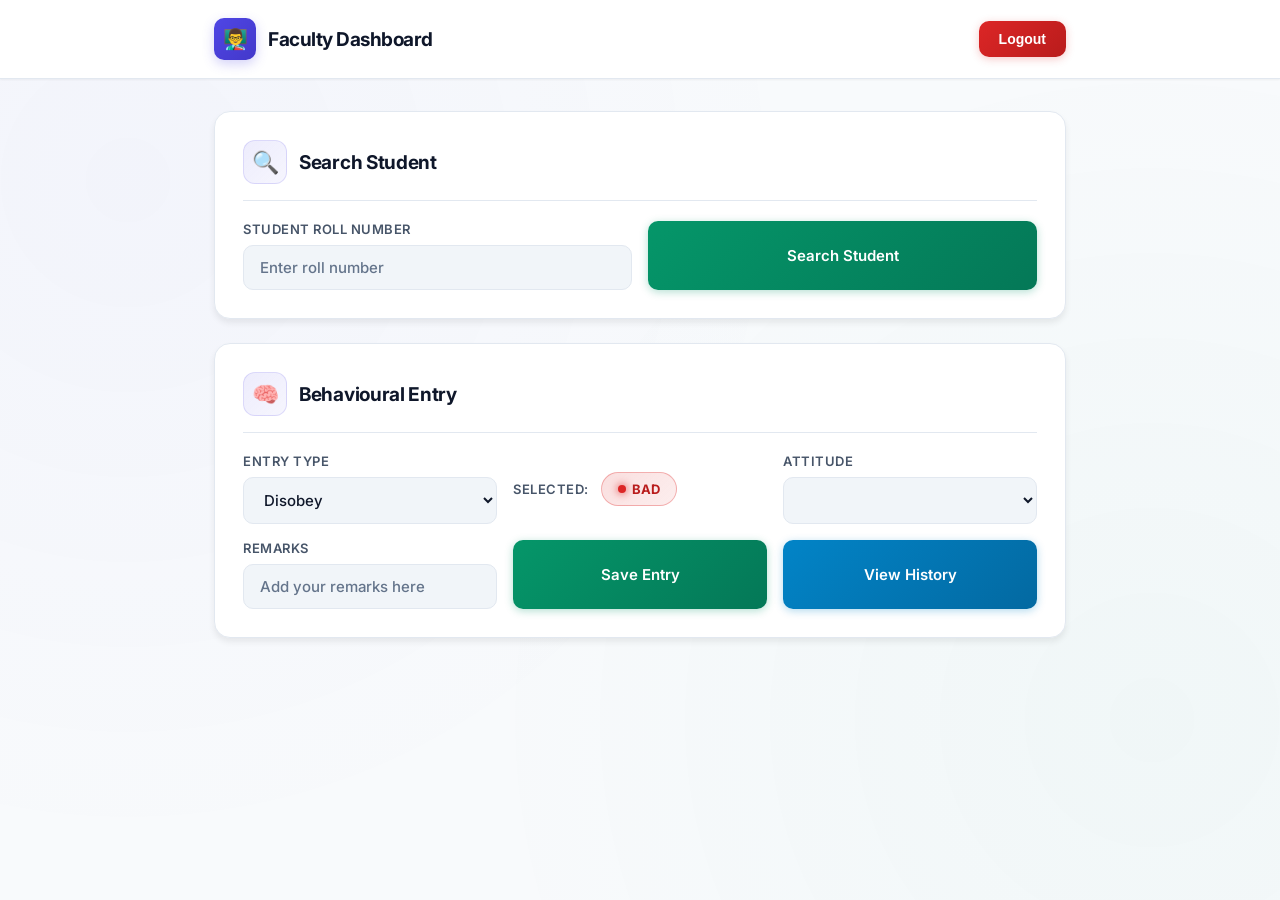
==== faculty.html @ 3f108dd6 "Update faculty.html" ====
<!DOCTYPE html>
<html lang="en">
<head>
<meta charset="UTF-8">
<title>Faculty Dashboard</title>
<meta name="viewport" content="width=device-width, initial-scale=1.0">

<link href="https://fonts.googleapis.com/css2?family=Inter:wght@400;500;600;700&display=swap" rel="stylesheet">

<style>
*{
  box-sizing:border-box;
  margin:0;
  padding:0;
}

:root{
  --primary:#4f46e5;
  --primary-dark:#4338ca;
  --primary-light:#6366f1;
  --success:#059669;
  --success-dark:#047857;
  --success-light:#10b981;
  --danger:#dc2626;
  --danger-dark:#b91c1c;
  --danger-light:#ef4444;
  --info:#0284c7;
  --info-dark:#0369a1;
  --bg-primary:#f8fafc;
  --bg-secondary:#ffffff;
  --bg-tertiary:#f1f5f9;
  --text-primary:#0f172a;
  --text-secondary:#475569;
  --text-muted:#64748b;
  --border:#e2e8f0;
  --border-dark:#cbd5e1;
  --shadow-sm:0 1px 2px rgba(0,0,0,0.05);
  --shadow:0 4px 6px rgba(0,0,0,0.07);
  --shadow-lg:0 10px 25px rgba(0,0,0,0.1);
}

body{
  margin:0;
  padding-bottom:0;
  font-family:'Inter',sans-serif;
  background:var(--bg-primary);
  color:var(--text-primary);
  min-height:100vh;
}

/* Subtle gradient background */
body::before{
  content:'';
  position:fixed;
  top:0;
  left:0;
  width:100%;
  height:100%;
  background:
    radial-gradient(circle at 10% 20%,rgba(79,70,229,0.03) 0%,transparent 50%),
    radial-gradient(circle at 90% 80%,rgba(5,150,105,0.03) 0%,transparent 50%);
  pointer-events:none;
  z-index:0;
}

/* ===== HEADER ===== */
.topbar{
  position:sticky;
  top:0;
  z-index:1000;
  background:rgba(255,255,255,0.95);
  backdrop-filter:blur(24px) saturate(180%);
  -webkit-backdrop-filter:blur(24px) saturate(180%);
  border-bottom:1px solid var(--border);
  box-shadow:var(--shadow-sm);
}

.topbar-inner{
  max-width:900px;
  margin:0 auto;
  padding:18px 24px;
  display:flex;
  justify-content:space-between;
  align-items:center;
}

.brand{
  display:flex;
  align-items:center;
  gap:12px;
}

.brand-icon{
  width:42px;
  height:42px;
  background:linear-gradient(135deg,var(--primary),var(--primary-dark));
  border-radius:10px;
  display:flex;
  align-items:center;
  justify-content:center;
  font-size:20px;
  box-shadow:0 4px 12px rgba(79,70,229,0.25);
}

.brand h2{
  font-size:19px;
  font-weight:700;
  letter-spacing:-0.5px;
  color:var(--text-primary);
  margin:0;
}

.logout{
  padding:10px 20px;
  background:linear-gradient(135deg,var(--danger),var(--danger-dark));
  border:none;
  border-radius:10px;
  color:#fff;
  font-weight:600;
  font-size:14px;
  cursor:pointer;
  transition:all 0.3s cubic-bezier(0.4,0,0.2,1);
  box-shadow:0 2px 8px rgba(220,38,38,0.25);
}

.logout:hover{
  transform:translateY(-2px);
  box-shadow:0 6px 16px rgba(220,38,38,0.35);
}

.logout:active{
  transform:translateY(0);
}

/* ===== MAIN CONTENT ===== */
.page{
  max-width:900px;
  margin:0 auto;
  padding:32px 24px 80px;
  position:relative;
  z-index:1;
}

/* ===== SECTION CARDS ===== */
.section{
  background:var(--bg-secondary);
  border-radius:16px;
  padding:28px;
  margin-bottom:24px;
  border:1px solid var(--border);
  box-shadow:var(--shadow);
  transition:all 0.3s cubic-bezier(0.4,0,0.2,1);
  animation:fadeUp 0.5s cubic-bezier(0.4,0,0.2,1) backwards;
}

.section:nth-child(1){animation-delay:0.1s}
.section:nth-child(2){animation-delay:0.2s}

@keyframes fadeUp{
  from{
    opacity:0;
    transform:translateY(20px);
  }
  to{
    opacity:1;
    transform:translateY(0);
  }
}

.section:hover{
  box-shadow:var(--shadow-lg);
  transform:translateY(-2px);
}

/* ===== SECTION HEADER ===== */
.section-header{
  display:flex;
  align-items:center;
  gap:12px;
  margin-bottom:20px;
  padding-bottom:16px;
  border-bottom:1px solid var(--border);
}

.section-icon{
  width:44px;
  height:44px;
  background:linear-gradient(135deg,rgba(79,70,229,0.1),rgba(79,70,229,0.05));
  border-radius:12px;
  display:flex;
  align-items:center;
  justify-content:center;
  font-size:22px;
  border:1px solid rgba(79,70,229,0.15);
}

.section-header h3{
  font-size:19px;
  font-weight:700;
  letter-spacing:-0.3px;
  color:var(--text-primary);
  margin:0;
}

/* ===== FORM CONTROLS ===== */
.filters{
  display:grid;
  grid-template-columns:1fr;
  gap:16px;
}

.form-group{
  display:flex;
  flex-direction:column;
  gap:8px;
}

.form-label{
  font-size:13px;
  font-weight:600;
  color:var(--text-secondary);
  text-transform:uppercase;
  letter-spacing:0.5px;
}

.filters input,
.filters select{
  padding:12px 16px;
  border-radius:10px;
  border:1px solid var(--border);
  font-size:15px;
  font-weight:500;
  background:var(--bg-tertiary);
  color:var(--text-primary);
  transition:all 0.3s ease;
  font-family:'Inter',sans-serif;
}

.filters input:focus,
.filters select:focus{
  outline:none;
  border-color:var(--primary);
  background:var(--bg-secondary);
  box-shadow:0 0 0 4px rgba(79,70,229,0.08);
}

.filters input::placeholder{
  color:var(--text-muted);
}

.filters select{
  cursor:pointer;
}

.filters select option{
  background:var(--bg-secondary);
  color:var(--text-primary);
}

/* ===== BUTTONS ===== */
.filters button{
  padding:13px 20px;
  border-radius:10px;
  border:none;
  font-size:15px;
  font-weight:600;
  cursor:pointer;
  transition:all 0.3s cubic-bezier(0.4,0,0.2,1);
  font-family:'Inter',sans-serif;
  position:relative;
  overflow:hidden;
}

.filters button::before{
  content:'';
  position:absolute;
  top:50%;
  left:50%;
  width:0;
  height:0;
  background:rgba(255,255,255,0.3);
  border-radius:50%;
  transform:translate(-50%,-50%);
  transition:width 0.6s,height 0.6s;
}

.filters button:hover::before{
  width:300px;
  height:300px;
}

.filters button:not(.history){
  background:linear-gradient(135deg,var(--success),var(--success-dark));
  color:#fff;
  box-shadow:0 2px 8px rgba(5,150,105,0.3);
}

.filters button:not(.history):hover{
  transform:translateY(-2px);
  box-shadow:0 6px 16px rgba(5,150,105,0.4);
}

.filters button.history{
  background:linear-gradient(135deg,var(--info),var(--info-dark));
  color:#fff;
  box-shadow:0 2px 8px rgba(2,132,199,0.3);
}

.filters button.history:hover{
  transform:translateY(-2px);
  box-shadow:0 6px 16px rgba(2,132,199,0.4);
}

.filters button:active{
  transform:translateY(0);
}

/* ===== STUDENT INFO ===== */
#student{
  background:linear-gradient(135deg,rgba(5,150,105,0.08),rgba(5,150,105,0.04));
  border-left:4px solid var(--success);
  padding:16px 20px;
  border-radius:12px;
  margin-top:20px;
  font-weight:600;
  color:var(--text-primary);
  box-shadow:var(--shadow-sm);
  animation:slideIn 0.4s ease;
}

@keyframes slideIn{
  from{
    opacity:0;
    transform:translateX(-20px);
  }
  to{
    opacity:1;
    transform:translateX(0);
  }
}

#student:empty{
  display:none;
}

/* ===== BADGES ===== */
.badge-container{
  display:flex;
  align-items:center;
  gap:12px;
  padding:12px 0;
}

.badge-label{
  font-size:13px;
  font-weight:600;
  color:var(--text-secondary);
  text-transform:uppercase;
  letter-spacing:0.5px;
}

.badge{
  display:inline-flex;
  align-items:center;
  gap:6px;
  padding:8px 16px;
  border-radius:20px;
  font-size:13px;
  font-weight:700;
  letter-spacing:0.3px;
  transition:all 0.3s ease;
}

.badge::before{
  content:'';
  width:8px;
  height:8px;
  border-radius:50%;
  display:inline-block;
}

.badge-good{
  background:linear-gradient(135deg,rgba(5,150,105,0.15),rgba(5,150,105,0.08));
  color:var(--success-dark);
  border:1px solid rgba(5,150,105,0.3);
}

.badge-good::before{
  background:var(--success);
  box-shadow:0 0 8px var(--success);
}

.badge-bad{
  background:linear-gradient(135deg,rgba(220,38,38,0.15),rgba(220,38,38,0.08));
  color:var(--danger-dark);
  border:1px solid rgba(220,38,38,0.3);
  animation:badgePulse 2s infinite;
}

.badge-bad::before{
  background:var(--danger);
  box-shadow:0 0 8px var(--danger);
  animation:dotPulse 1.5s infinite;
}

@keyframes badgePulse{
  0%{box-shadow:0 0 0 0 rgba(220,38,38,0.4)}
  50%{box-shadow:0 0 0 6px rgba(220,38,38,0)}
  100%{box-shadow:0 0 0 0 rgba(220,38,38,0)}
}

@keyframes dotPulse{
  0%,100%{transform:scale(1)}
  50%{transform:scale(1.2)}
}

/* ===== LOADER ===== */
.loader{
  display:none;
  text-align:center;
  margin:20px 0;
}

.loader::after{
  content:"";
  width:32px;
  height:32px;
  border:4px solid var(--border);
  border-top:4px solid var(--primary);
  border-radius:50%;
  display:inline-block;
  animation:spin 0.8s linear infinite;
}

@keyframes spin{
  to{transform:rotate(360deg)}
}

/* ===== HISTORY ===== */
#history{
  background:var(--bg-tertiary);
  color:var(--text-primary);
  padding:20px;
  border-radius:12px;
  margin-top:20px;
  overflow-x:auto;
  border:1px solid var(--border);
  box-shadow:var(--shadow-sm);
  animation:slideIn 0.4s ease;
}

#history:empty{
  display:none;
}

#history table{
  width:100%;
  border-collapse:collapse;
  min-width:600px;
}

#history th{
  background:var(--bg-secondary);
  color:var(--text-secondary);
  padding:12px;
  text-align:left;
  font-size:12px;
  font-weight:700;
  text-transform:uppercase;
  letter-spacing:0.5px;
  border-bottom:2px solid var(--border-dark);
}

#history td{
  padding:12px;
  border-bottom:1px solid var(--border);
  font-size:14px;
}

#history tr:hover{
  background:var(--bg-secondary);
}

/* ===== BOTTOM NAV (MOBILE) ===== */
.bottom-nav{
  position:fixed;
  bottom:0;
  left:0;
  right:0;
  background:rgba(255,255,255,0.95);
  backdrop-filter:blur(24px) saturate(180%);
  -webkit-backdrop-filter:blur(24px) saturate(180%);
  display:flex;
  justify-content:space-around;
  padding:12px 0;
  box-shadow:0 -4px 20px rgba(0,0,0,0.08);
  border-top:1px solid var(--border);
  z-index:999;
}

.bottom-nav button{
  background:none;
  border:none;
  color:var(--text-muted);
  font-size:13px;
  font-weight:600;
  padding:8px 16px;
  cursor:pointer;
  transition:all 0.3s ease;
  border-radius:8px;
}

.bottom-nav button:hover{
  background:var(--bg-tertiary);
  color:var(--text-primary);
}

.bottom-nav button.active{
  color:var(--success);
  background:rgba(5,150,105,0.1);
}

/* ===== RESPONSIVE ===== */
@media(max-width:768px){
  .topbar-inner{
    padding:14px 20px;
  }

  .brand-icon{
    width:36px;
    height:36px;
    font-size:18px;
  }

  .brand h2{
    font-size:17px;
  }

  .logout{
    padding:8px 16px;
    font-size:13px;
  }

  .page{
    padding:24px 20px 100px;
  }

  .section{
    padding:20px;
    margin-bottom:20px;
  }

  .section-icon{
    width:40px;
    height:40px;
    font-size:20px;
  }

  .section-header h3{
    font-size:17px;
  }

  .filters input,
  .filters select,
  .filters button{
    padding:11px 14px;
    font-size:14px;
  }

  #student{
    padding:14px 16px;
    font-size:14px;
  }

  .badge{
    padding:6px 14px;
    font-size:12px;
  }
}

@media(min-width:768px){
  .page{
    padding-bottom:32px;
  }

  .bottom-nav{
    display:none;
  }

  .filters{
    grid-template-columns:repeat(auto-fit,minmax(200px,1fr));
  }
}

/* ===== ACCESSIBILITY ===== */
@media(prefers-reduced-motion:reduce){
  *,*::before,*::after{
    animation-duration:0.01ms !important;
    animation-iteration-count:1 !important;
    transition-duration:0.01ms !important;
  }
}

*:focus-visible{
  outline:2px solid var(--primary);
  outline-offset:2px;
  border-radius:4px;
}

/* ===== EMPTY STATES ===== */
.empty-state{
  text-align:center;
  padding:40px 20px;
  color:var(--text-secondary);
}

.empty-state-icon{
  font-size:48px;
  margin-bottom:12px;
  opacity:0.3;
}

.empty-state-text{
  font-size:15px;
}
</style>
</head>

<body>

<!-- HEADER -->
<div class="topbar">
  <div class="topbar-inner">
    <div class="brand">
      <div class="brand-icon">👨‍🏫</div>
      <h2>Faculty Dashboard</h2>
    </div>
    <button class="logout" onclick="logout()">Logout</button>
  </div>
</div>

<!-- MAIN CONTENT -->
<div class="page">

  <!-- SEARCH SECTION -->
  <section class="section">
    <div class="section-header">
      <div class="section-icon">🔍</div>
      <h3>Search Student</h3>
    </div>

    <div class="filters">
      <div class="form-group">
        <label class="form-label">Student Roll Number</label>
        <input id="roll" placeholder="Enter roll number">
      </div>
      <button onclick="showLoader('search'); loadStudent()">Search Student</button>
    </div>

    <div class="loader" id="loaderSearch"></div>
    <div id="student"></div>
  </section>

  <!-- ENTRY SECTION -->
  <section class="section">
    <div class="section-header">
      <div class="section-icon">🧠</div>
      <h3>Behavioural Entry</h3>
    </div>

    <div class="filters">
      <div class="form-group">
        <label class="form-label">Entry Type</label>
        <select id="type" onchange="updateBadge(); loadAttitude()">
          <option value="Disobey">Disobey</option>
          <option value="GOOD">GOOD</option>
        </select>
      </div>

      <div class="badge-container">
        <span class="badge-label">Selected:</span>
        <span id="typeBadge" class="badge badge-bad">BAD</span>
      </div>

      <div class="form-group">
        <label class="form-label">Attitude</label>
        <select id="attitude"></select>
      </div>

      <div class="form-group">
        <label class="form-label">Remarks</label>
        <input id="remarks" placeholder="Add your remarks here">
      </div>

      <button onclick="showLoader('save'); save()">Save Entry</button>
      <button class="history" onclick="viewHistory()">View History</button>
    </div>

    <div class="loader" id="loaderSave"></div>
    <div id="history"></div>
  </section>

</div>

<!-- BOTTOM NAV (MOBILE) -->
<div class="bottom-nav">
  <button class="active">Entry</button>
  <button onclick="viewHistory()">History</button>
  <button onclick="logout()">Logout</button>
</div>

<!-- ORIGINAL JS -->
<script src="app.js"></script>

<script>
/* UI ONLY – DOES NOT TOUCH LOGIC */
function updateBadge(){
  const badge=document.getElementById("typeBadge");
  if(type.value==="GOOD"){
    badge.textContent="GOOD";
    badge.className="badge badge-good";
  }else{
    badge.textContent="BAD";
    badge.className="badge badge-bad";
  }
}

/* Loader helper – NO logic change */
function showLoader(which){
  if(which==="search"){
    loaderSearch.style.display="block";
    setTimeout(()=>loaderSearch.style.display="none",800);
  }
  if(which==="save"){
    loaderSave.style.display="block";
    setTimeout(()=>loaderSave.style.display="none",800);
  }
}
</script>

</body>
</html>
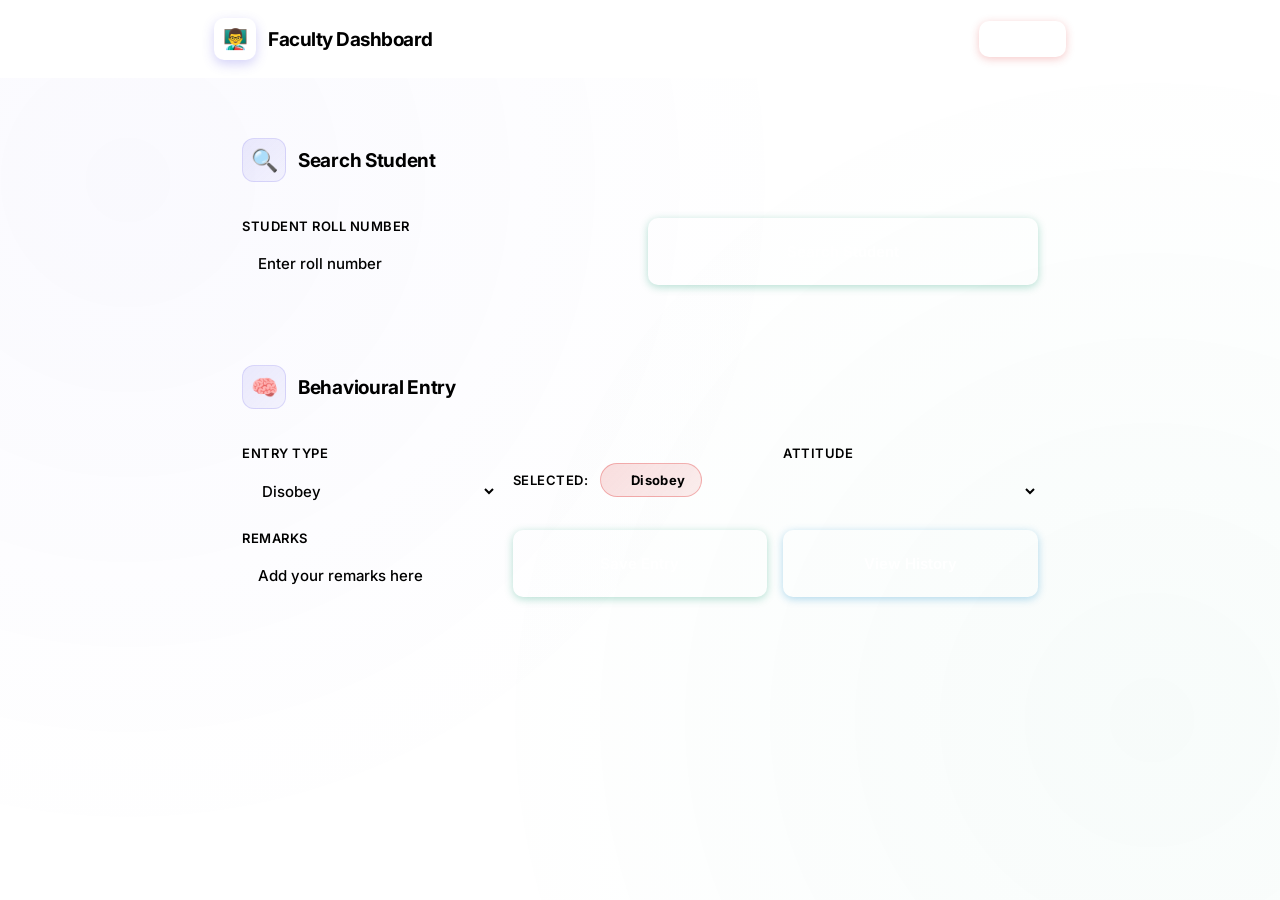
==== commit c99ebbae: "Change badge text from 'BAD' to 'Disobey'" ====
--- a/faculty.html
+++ b/faculty.html
@@ -12,7 +12,6 @@
   box-sizing:border-box;
   margin:0;
   padding:0;
-}
 
 :root{
   --primary:#4f46e5;
@@ -679,7 +678,7 @@
 
       <div class="badge-container">
         <span class="badge-label">Selected:</span>
-        <span id="typeBadge" class="badge badge-bad">BAD</span>
+        <span id="typeBadge" class="badge badge-bad">Disobey</span>
       </div>
 
       <div class="form-group">
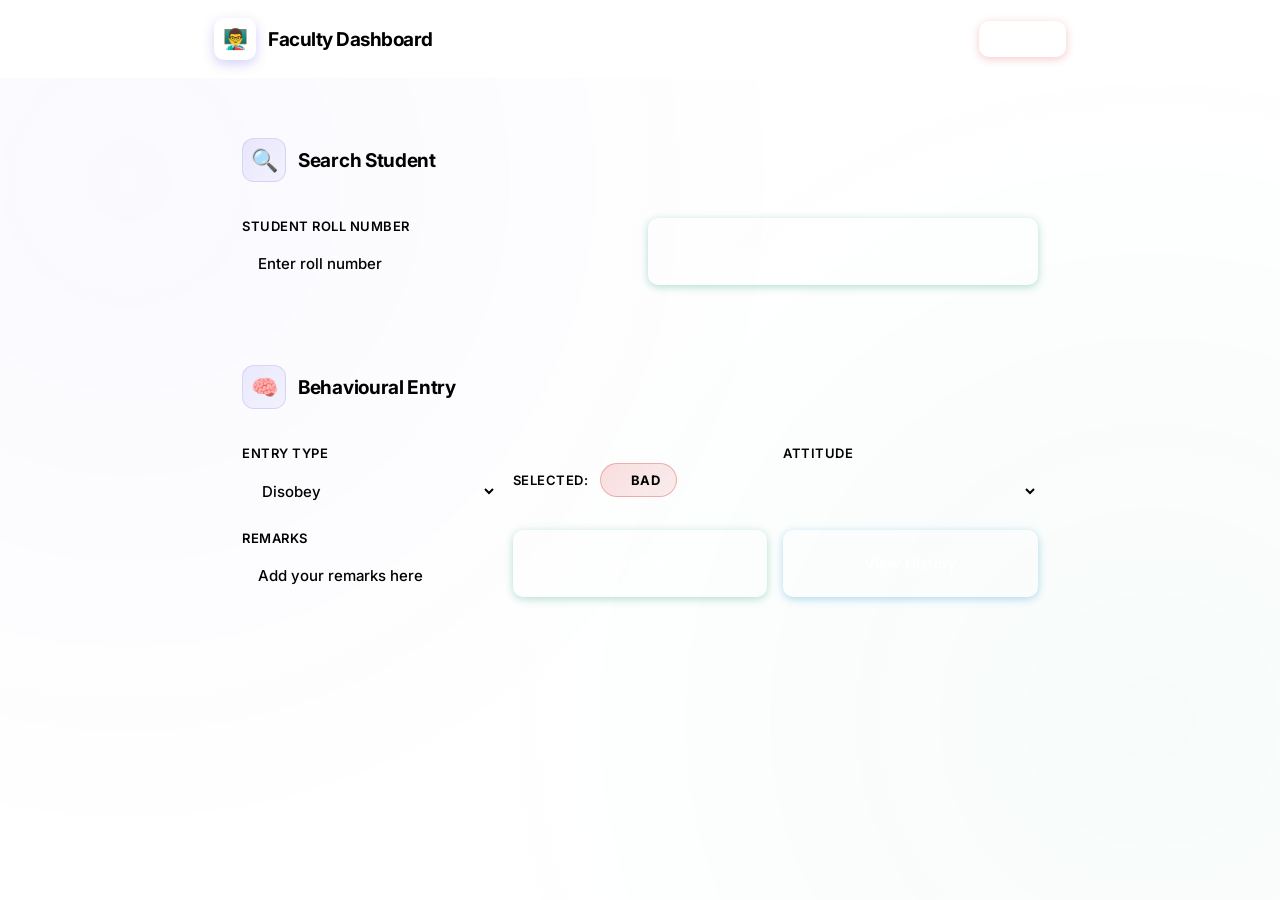
==== commit 89b2a151: "Update faculty.html" ====
--- a/faculty.html
+++ b/faculty.html
@@ -678,7 +678,7 @@
 
       <div class="badge-container">
         <span class="badge-label">Selected:</span>
-        <span id="typeBadge" class="badge badge-bad">Disobey</span>
+        <span id="typeBadge" class="badge badge-bad">BAD</span>
       </div>
 
       <div class="form-group">
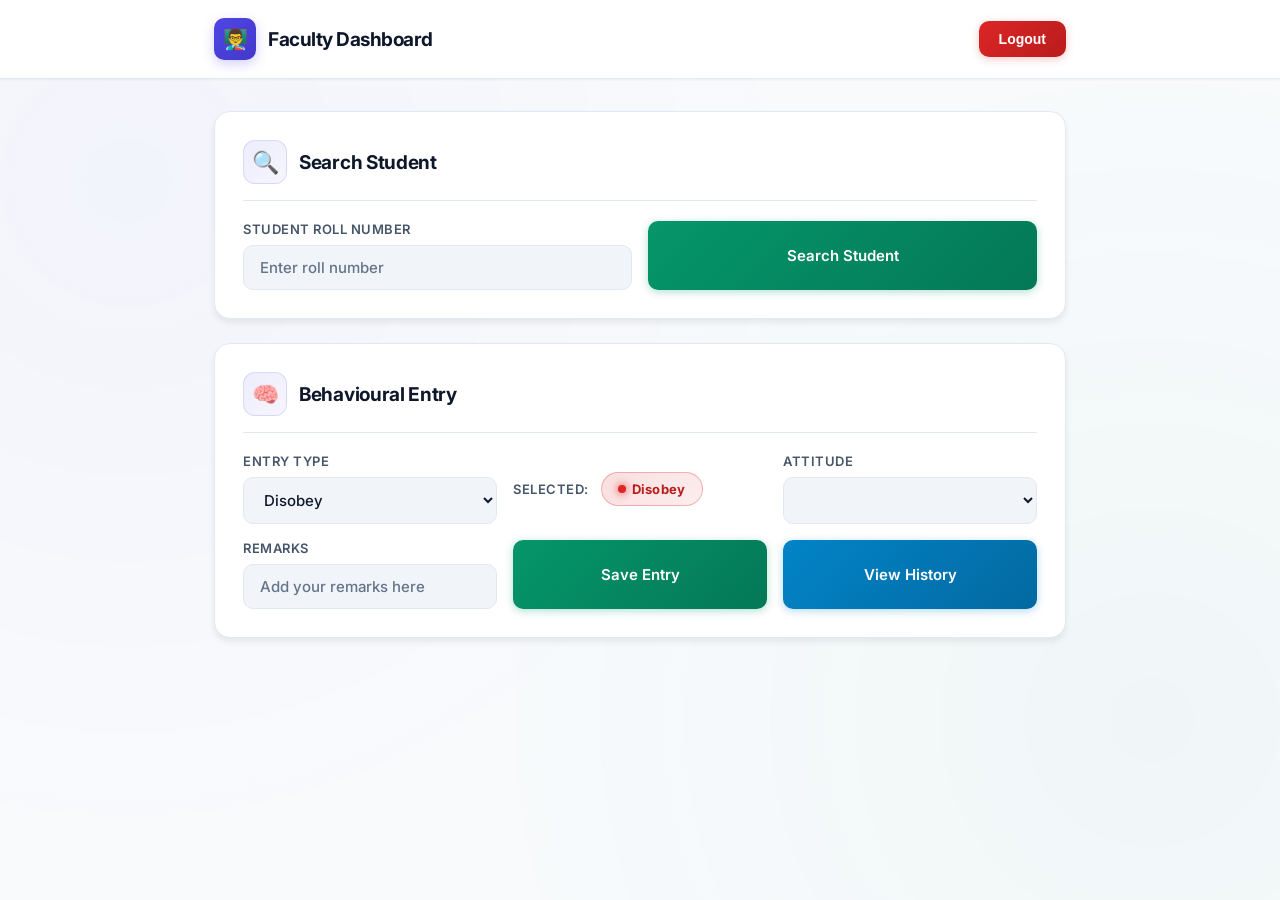
==== commit f7e6454a: "Update faculty.html" ====
--- a/faculty.html
+++ b/faculty.html
@@ -12,6 +12,7 @@
   box-sizing:border-box;
   margin:0;
   padding:0;
+}
 
 :root{
   --primary:#4f46e5;
@@ -678,7 +679,7 @@
 
       <div class="badge-container">
         <span class="badge-label">Selected:</span>
-        <span id="typeBadge" class="badge badge-bad">BAD</span>
+        <span id="typeBadge" class="badge badge-bad">Disobey</span>
       </div>
 
       <div class="form-group">
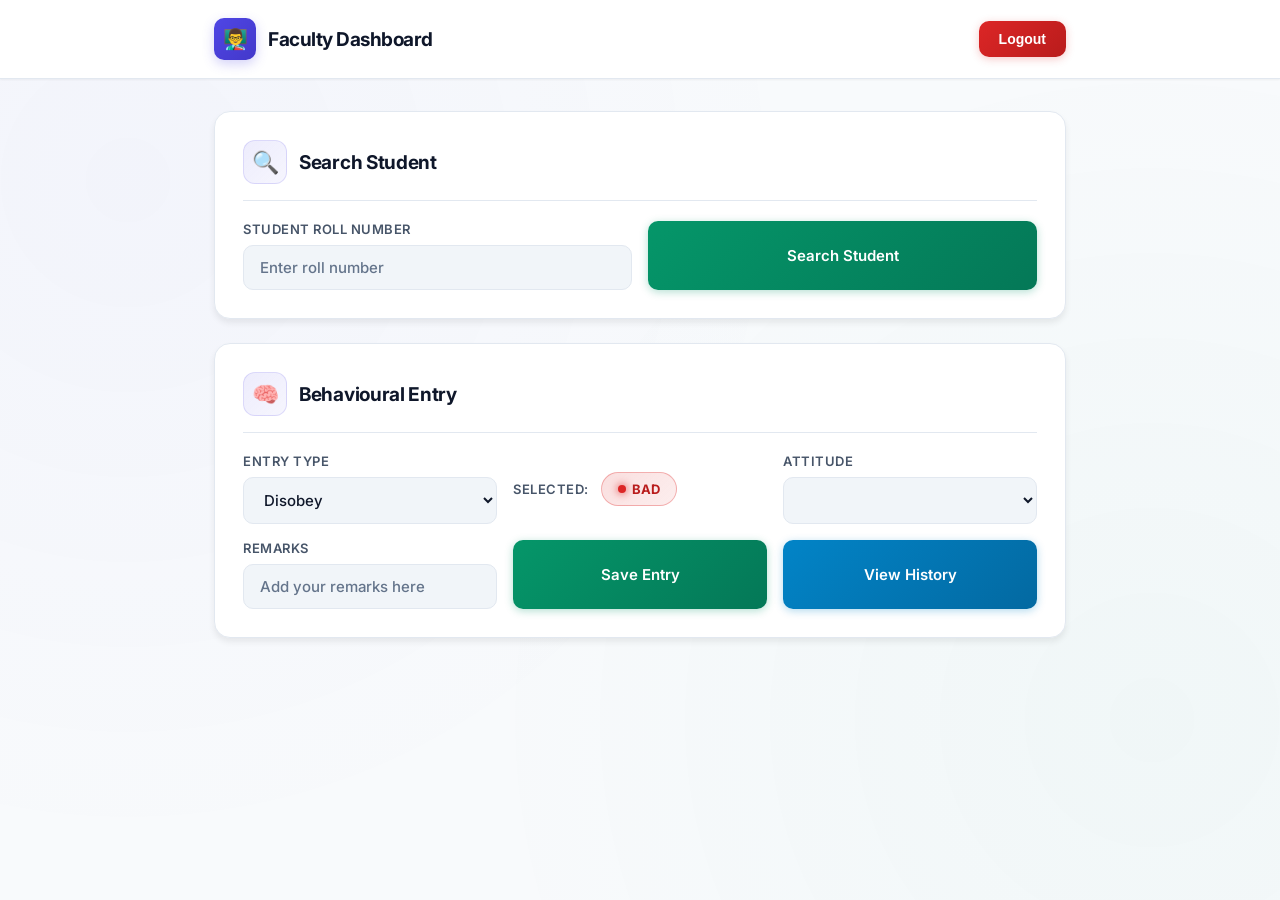
==== commit 390ac31c: "Update faculty.html" ====
--- a/faculty.html
+++ b/faculty.html
@@ -672,14 +672,14 @@
       <div class="form-group">
         <label class="form-label">Entry Type</label>
         <select id="type" onchange="updateBadge(); loadAttitude()">
-          <option value="Disobey">Disobey</option>
+          <option value="MIS">Disobey</option>
           <option value="GOOD">GOOD</option>
         </select>
       </div>
 
       <div class="badge-container">
         <span class="badge-label">Selected:</span>
-        <span id="typeBadge" class="badge badge-bad">Disobey</span>
+        <span id="typeBadge" class="badge badge-bad">BAD</span>
       </div>
 
       <div class="form-group">
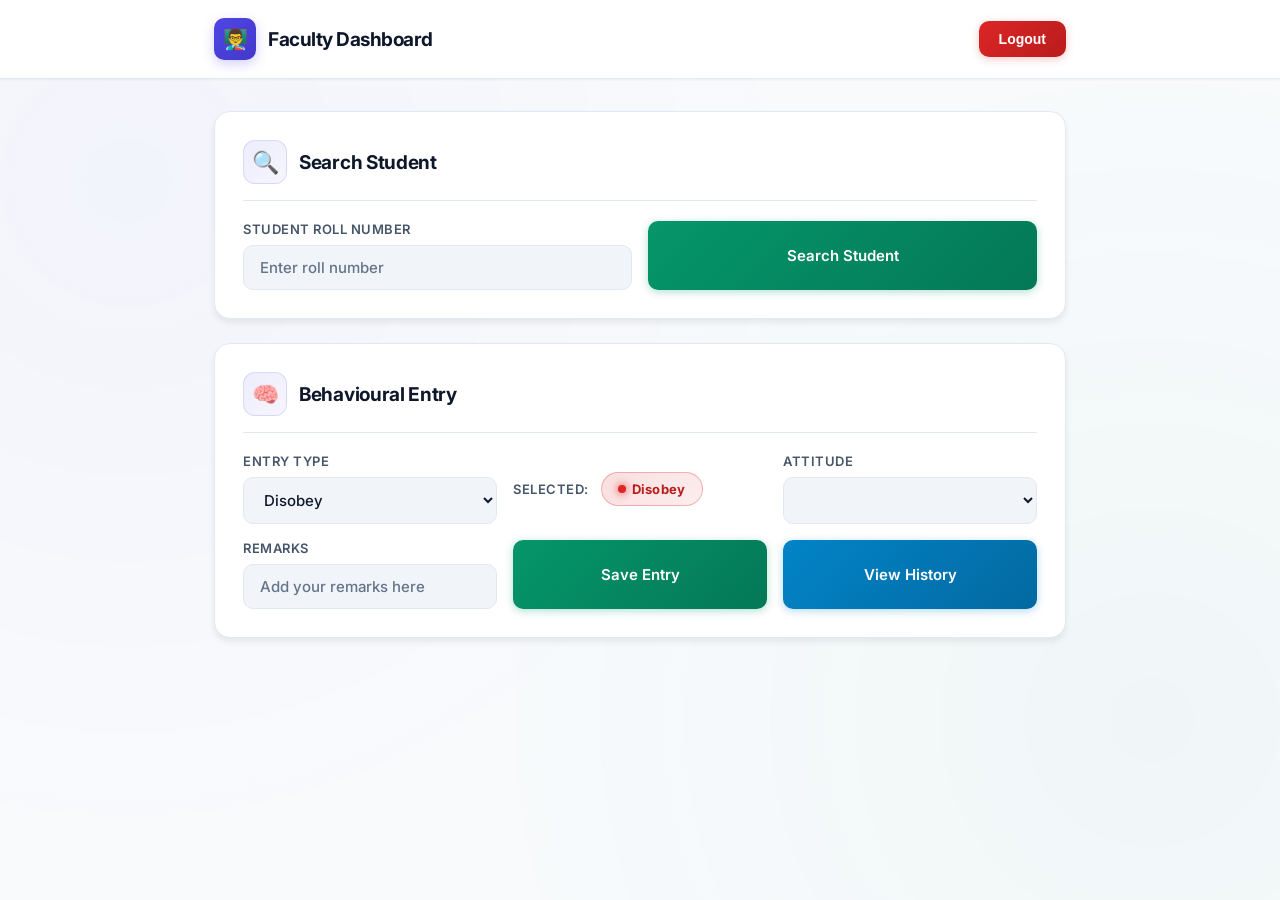
==== commit d89e9e92: "Update faculty.html" ====
--- a/faculty.html
+++ b/faculty.html
@@ -672,14 +672,14 @@
       <div class="form-group">
         <label class="form-label">Entry Type</label>
         <select id="type" onchange="updateBadge(); loadAttitude()">
-          <option value="MIS">Disobey</option>
+          <option value="Disobey">Disobey</option>
           <option value="GOOD">GOOD</option>
         </select>
       </div>
 
       <div class="badge-container">
         <span class="badge-label">Selected:</span>
-        <span id="typeBadge" class="badge badge-bad">BAD</span>
+        <span id="typeBadge" class="badge badge-bad">Disobey</span>
       </div>
 
       <div class="form-group">
